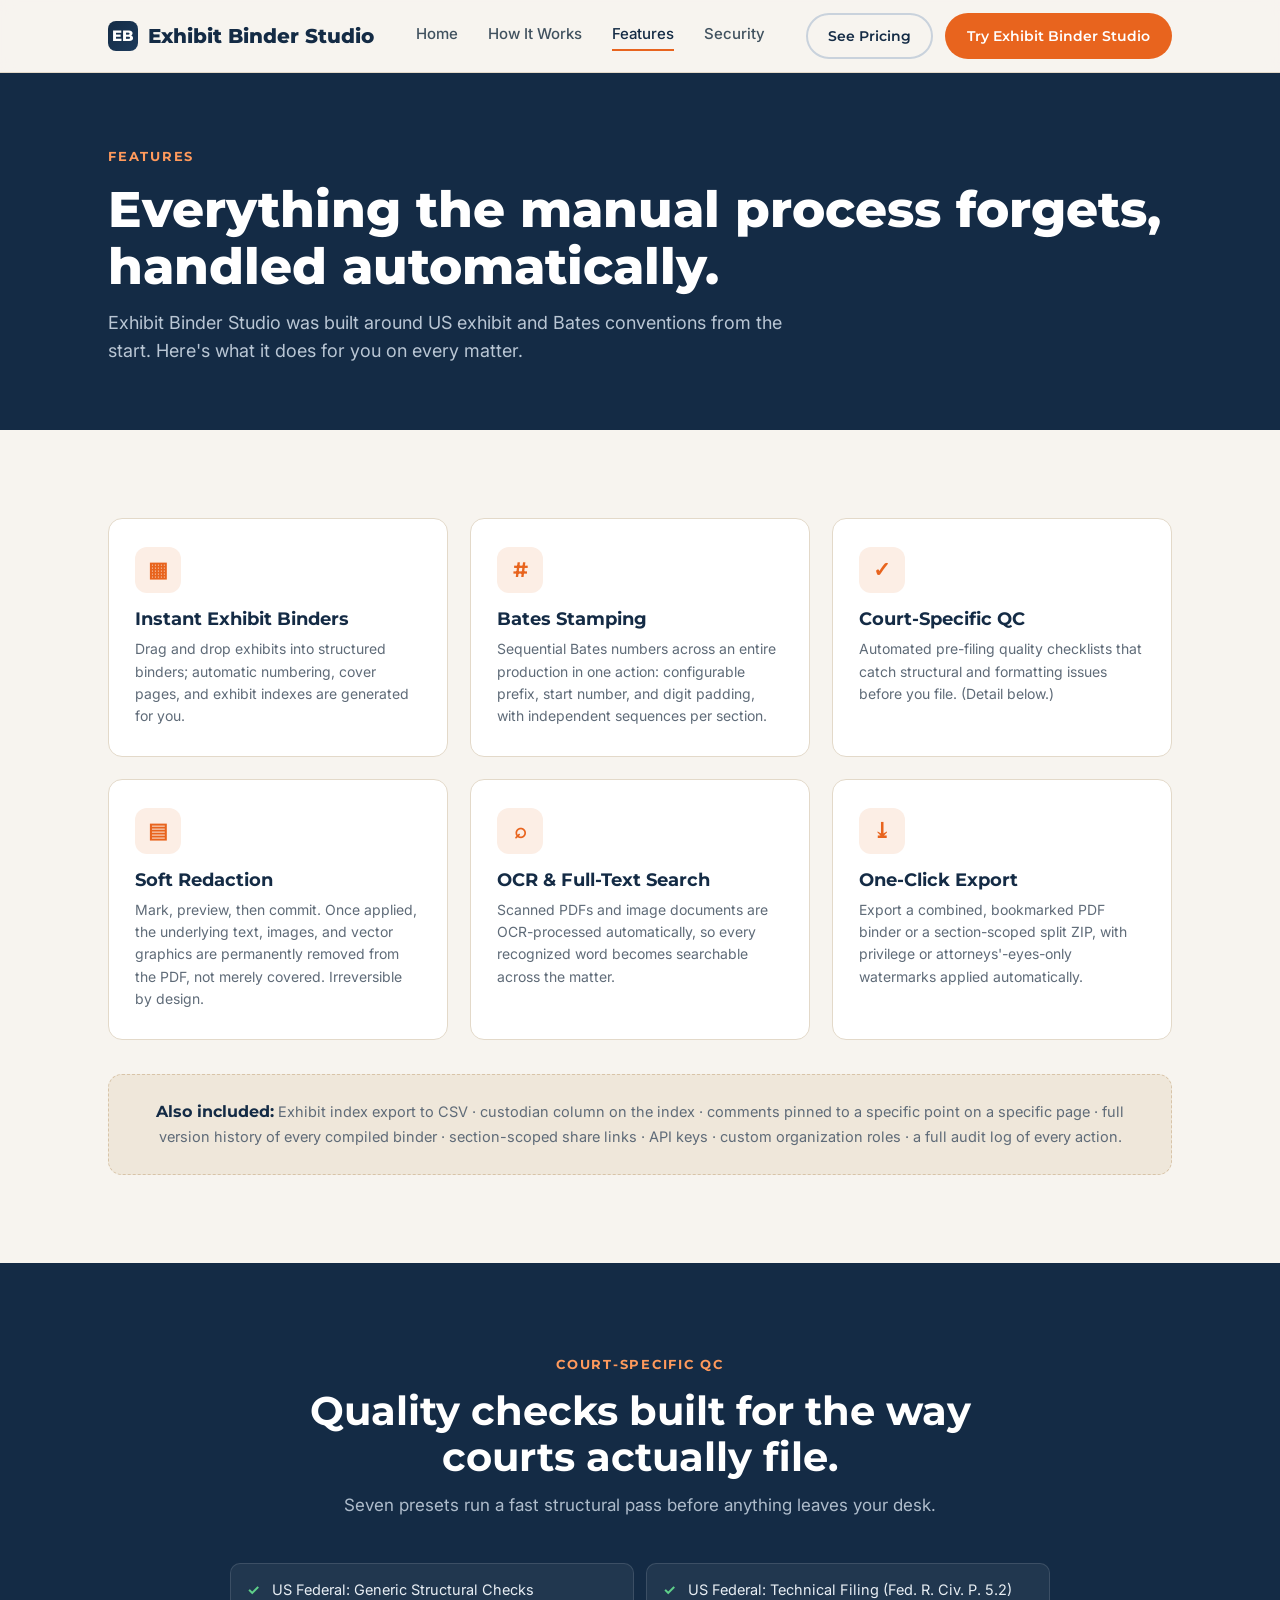
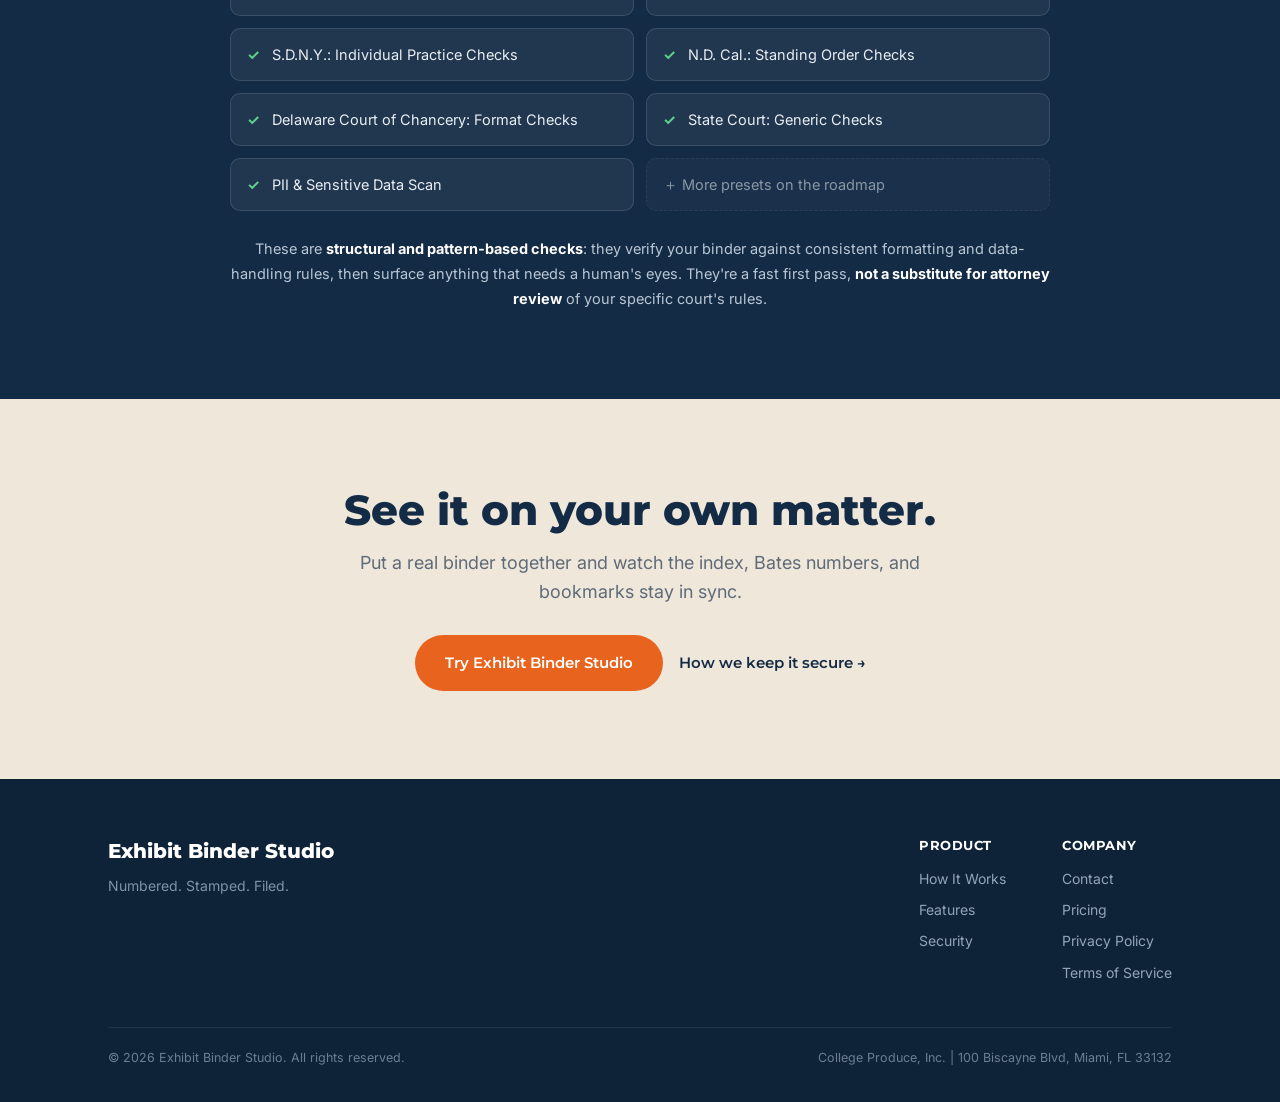
==== features.html @ d890932d "Initial commit: Exhibit Binder Studio marketing site Four-page static site (home, features, how it w" ====
<!DOCTYPE html>
<html lang="en">
<head>
<meta charset="UTF-8">
<meta name="viewport" content="width=device-width, initial-scale=1.0">
<title>Features | Exhibit Binder Studio</title>
<meta name="description" content="Instant exhibit binders, Bates stamping, court-specific QC, soft redaction, OCR and full-text search, and one-click export. Everything the manual binder process forgets, handled automatically.">
<link rel="preconnect" href="https://fonts.googleapis.com">
<link rel="preconnect" href="https://fonts.gstatic.com" crossorigin>
<link href="https://fonts.googleapis.com/css2?family=Montserrat:wght@600;700;800&family=Inter:wght@400;500;600&display=swap" rel="stylesheet">
<link rel="stylesheet" href="assets/styles.css">
</head>
<body data-page="features">

<header id="site-header"></header>

<main>
  <section class="pbanner">
    <div class="wrap">
      <span class="eyebrow">Features</span>
      <h1>Everything the manual process forgets, handled automatically.</h1>
      <p>Exhibit Binder Studio was built around US exhibit and Bates conventions from the start. Here's what it does for you on every matter.</p>
    </div>
  </section>

  <section>
    <div class="wrap">
      <div class="fgrid">
        <div class="card"><div class="ic">▦</div><h3>Instant Exhibit Binders</h3><p>Drag and drop exhibits into structured binders; automatic numbering, cover pages, and exhibit indexes are generated for you.</p></div>
        <div class="card"><div class="ic">#</div><h3>Bates Stamping</h3><p>Sequential Bates numbers across an entire production in one action: configurable prefix, start number, and digit padding, with independent sequences per section.</p></div>
        <div class="card"><div class="ic">✓</div><h3>Court-Specific QC</h3><p>Automated pre-filing quality checklists that catch structural and formatting issues before you file. (Detail below.)</p></div>
        <div class="card"><div class="ic">▤</div><h3>Soft Redaction</h3><p>Mark, preview, then commit. Once applied, the underlying text, images, and vector graphics are permanently removed from the PDF, not merely covered. Irreversible by design.</p></div>
        <div class="card"><div class="ic">⌕</div><h3>OCR &amp; Full-Text Search</h3><p>Scanned PDFs and image documents are OCR-processed automatically, so every recognized word becomes searchable across the matter.</p></div>
        <div class="card"><div class="ic">⤓</div><h3>One-Click Export</h3><p>Export a combined, bookmarked PDF binder or a section-scoped split ZIP, with privilege or attorneys'-eyes-only watermarks applied automatically.</p></div>
      </div>
      <div class="also"><b>Also included:</b> <span>Exhibit index export to CSV · custodian column on the index · comments pinned to a specific point on a specific page · full version history of every compiled binder · section-scoped share links · API keys · custom organization roles · a full audit log of every action.</span></div>
    </div>
  </section>

  <section class="qc">
    <div class="wrap">
      <div class="sec-head">
        <span class="eyebrow">Court-Specific QC</span>
        <h2>Quality checks built for the way courts actually file.</h2>
        <p class="lead">Seven presets run a fast structural pass before anything leaves your desk.</p>
      </div>
      <div class="presets">
        <div class="preset"><span class="chk">✓</span> US Federal: Generic Structural Checks</div>
        <div class="preset"><span class="chk">✓</span> US Federal: Technical Filing (Fed. R. Civ. P. 5.2)</div>
        <div class="preset"><span class="chk">✓</span> S.D.N.Y.: Individual Practice Checks</div>
        <div class="preset"><span class="chk">✓</span> N.D. Cal.: Standing Order Checks</div>
        <div class="preset"><span class="chk">✓</span> Delaware Court of Chancery: Format Checks</div>
        <div class="preset"><span class="chk">✓</span> State Court: Generic Checks</div>
        <div class="preset"><span class="chk">✓</span> PII &amp; Sensitive Data Scan</div>
        <div class="preset" style="opacity:.55;border-style:dashed">＋ More presets on the roadmap</div>
      </div>
      <p class="qc-note">These are <b>structural and pattern-based checks</b>: they verify your binder against consistent formatting and data-handling rules, then surface anything that needs a human's eyes. They're a fast first pass, <b>not a substitute for attorney review</b> of your specific court's rules.</p>
    </div>
  </section>

  <section class="cta cta-light"><div class="wrap"><h2>See it on your own matter.</h2><p>Put a real binder together and watch the index, Bates numbers, and bookmarks stay in sync.</p><div class="cta-row"><a class="btn btn-primary" href="contact.html">Try Exhibit Binder Studio</a><a class="link-arrow" href="security.html">How we keep it secure →</a></div></div></section>
</main>

<footer id="site-footer"></footer>

<script src="assets/site.js"></script>
</body>
</html>
---- assets/styles.css ----
/* =========================================================
   Exhibit Binder Studio: shared stylesheet
   One file for every page: base/reset, nav, footer, and
   shared components, followed by page-specific sections.
   ========================================================= */

:root{
  --cream:#F7F4EF; --cream-2:#EFE7DA; --white:#FFFFFF;
  --navy:#142B45; --navy-2:#1D3B5C; --ink:#2A2A2A; --muted:#5f6b78;
  --orange:#E8641E; --beige:#EAE0D2; --line:#E3D9C9;
}
*{box-sizing:border-box;margin:0;padding:0}
html{scroll-behavior:smooth}
body{font-family:'Inter',sans-serif;color:var(--ink);background:var(--cream);line-height:1.6;-webkit-font-smoothing:antialiased}
h1,h2,h3,.brand{font-family:'Montserrat',sans-serif;color:var(--navy);line-height:1.14}
.wrap{max-width:1120px;margin:0 auto;padding:0 28px}
.eyebrow{font-family:'Montserrat';font-weight:700;letter-spacing:.14em;font-size:12.5px;color:var(--orange);text-transform:uppercase}
a{text-decoration:none;color:inherit}

.btn{display:inline-flex;align-items:center;gap:8px;font-family:'Montserrat';font-weight:600;font-size:15px;padding:14px 28px;border-radius:100px;border:2px solid transparent;cursor:pointer;transition:.18s}
.btn-primary{background:var(--orange);color:#fff}
.btn-primary:hover{background:#cf5513;transform:translateY(-1px)}
.btn-ghost{background:transparent;color:var(--navy);border-color:#c9d2dc}
.btn-ghost:hover{border-color:var(--navy)}
.link-arrow{font-family:'Montserrat';font-weight:600;color:var(--navy);font-size:15px}
.link-arrow:hover{color:var(--orange)}

/* ---------- Header / navigation (shared, injected by assets/site.js) ---------- */
header{position:sticky;top:0;z-index:50;background:rgba(247,244,239,.92);backdrop-filter:blur(8px);border-bottom:1px solid var(--line)}
nav{display:flex;align-items:center;justify-content:space-between;min-height:72px;flex-wrap:wrap;row-gap:10px;padding:10px 0}
.brand{font-weight:800;font-size:20px;display:flex;align-items:center;gap:10px;white-space:nowrap}
.logo-mark{width:30px;height:30px;border-radius:8px;background:linear-gradient(135deg,var(--navy),var(--navy-2));display:grid;place-items:center;color:#fff;font-size:15px;font-weight:800}
.navlinks{display:flex;gap:30px;align-items:center}
.navlinks a{font-weight:500;color:#41525f;font-size:15px;padding-bottom:3px;border-bottom:2px solid transparent;white-space:nowrap}
.navlinks a:hover{color:var(--navy)}
.navlinks a.active{color:var(--navy);border-bottom-color:var(--orange)}
.navcta{display:flex;gap:12px;align-items:center;flex-wrap:wrap;justify-content:flex-end}
.navcta .btn{padding:10px 20px;font-size:14px}
@media(max-width:1040px){.navlinks{gap:18px}.navlinks a{font-size:13.5px}.navcta .btn{padding:9px 18px;font-size:13.5px}}
@media(max-width:860px){.navlinks{display:none}}
@media(max-width:480px){.brand{font-size:17px}.logo-mark{width:26px;height:26px;font-size:13px}.navcta .btn{padding:7px 12px;font-size:11.5px}.navcta{gap:6px}}

/* ---------- Footer (shared, injected by assets/site.js) ---------- */
footer{background:#0f2338;color:#93a4b7;padding:56px 0 34px}
.fgrid2{display:flex;justify-content:space-between;flex-wrap:wrap;gap:24px;align-items:flex-start}
.fbrand{font-family:'Montserrat';font-weight:800;color:#fff;font-size:20px;margin-bottom:8px}
.ftag{color:#7f93a8;font-size:14px}
.fcols{display:flex;gap:56px;flex-wrap:wrap}
.fcol h5{font-family:'Montserrat';color:#fff;font-size:13px;margin-bottom:12px;letter-spacing:.04em}
.fcol a{display:block;font-size:14px;margin-bottom:9px}.fcol a:hover{color:#fff}
.fbar{border-top:1px solid #ffffff14;margin-top:34px;padding-top:20px;font-size:12.5px;color:#6b7e93;display:flex;justify-content:space-between;flex-wrap:wrap;gap:8px}

/* ---------- Shared section components (used on 2+ pages) ---------- */
section{padding:88px 0}

.sec-head{text-align:center;max-width:760px;margin:0 auto}
.sec-head h2{font-size:clamp(27px,3.5vw,40px);font-weight:700;margin:12px 0}
.sec-head p.lead{color:var(--muted);font-size:17px}

.pbanner{background:var(--navy);color:#fff;padding:70px 0 64px}
.pbanner .eyebrow{color:#ff9a5c}
.pbanner h1{color:#fff;font-size:clamp(32px,4.4vw,50px);font-weight:800;margin:12px 0 14px}
.pbanner p{color:#b9c6d4;font-size:18px;max-width:62ch}

.problem{background:var(--cream-2)}
.problem .inner{max-width:760px;margin:0 auto;text-align:center}
.problem h2{font-size:clamp(26px,3.4vw,38px);font-weight:700;margin:14px 0 22px}
.problem p{font-size:18px;color:#3d4753;margin-bottom:16px}
.promise{margin-top:26px;background:#fff;border:1px solid var(--line);border-left:5px solid var(--orange);border-radius:12px;padding:22px 26px;font-size:17px;color:var(--navy);font-weight:500;text-align:left}

/* CTA section + button row: one shared shape, two color variants */
.cta{text-align:center}
.cta-row{display:flex;gap:16px;align-items:center;flex-wrap:wrap}
.cta .cta-row{justify-content:center}
.cta .link-arrow{color:inherit}

.cta-dark{background:linear-gradient(135deg,var(--navy),var(--navy-2));color:#fff}
.cta-dark h2{color:#fff;font-size:clamp(28px,3.8vw,42px);font-weight:800;margin-bottom:16px}
.cta-dark p{color:#c2cfdd;font-size:18px;max-width:60ch;margin:0 auto 30px}
.cta-dark .link-arrow{color:#fff}

.cta-light{background:var(--cream-2)}
.cta-light h2{font-size:clamp(28px,3.6vw,42px);font-weight:800;margin-bottom:14px}
.cta-light p{color:var(--muted);font-size:18px;max-width:56ch;margin:0 auto 28px}
.cta-light .link-arrow{color:var(--navy)}

/* =========================================================
   Home page
   ========================================================= */
.hero{padding:84px 0 76px;background:radial-gradient(1200px 500px at 80% -10%, #ecebff33, transparent),radial-gradient(900px 480px at 0% 0%, #fff6ee, transparent);text-align:center}
.hero h1{font-size:clamp(38px,5.2vw,60px);font-weight:800;letter-spacing:-.01em;margin:18px auto 20px;max-width:22ch}
.hero p.sub{font-size:19px;color:#3d4753;max-width:64ch;margin:0 auto 30px}
.hero .cta-row{justify-content:center}
.micro{margin-top:20px;color:var(--muted);font-size:14px}

.hl-grid{display:grid;grid-template-columns:repeat(3,1fr);gap:22px;margin-top:52px}
@media(max-width:840px){.hl-grid{grid-template-columns:1fr}}
.hl{background:#fff;border:1px solid var(--line);border-radius:14px;padding:28px 26px;transition:.18s}
.hl:hover{transform:translateY(-3px);box-shadow:0 20px 40px -26px #142b4555}
.hl .ic{width:44px;height:44px;border-radius:11px;background:#fceee5;color:var(--orange);display:grid;place-items:center;margin-bottom:16px;font-size:20px}
.hl h3{font-size:18px;margin-bottom:9px}
.hl p{font-size:14px;color:var(--muted);margin-bottom:14px}

/* =========================================================
   Features page
   ========================================================= */
.fgrid{display:grid;grid-template-columns:repeat(3,1fr);gap:22px}
@media(max-width:900px){.fgrid{grid-template-columns:1fr 1fr}}
@media(max-width:560px){.fgrid{grid-template-columns:1fr}}
.card{background:#fff;border:1px solid var(--line);border-radius:14px;padding:28px 26px;transition:.18s}
.card:hover{transform:translateY(-3px);box-shadow:0 20px 40px -26px #142b4555}
.card .ic{width:46px;height:46px;border-radius:12px;background:#fceee5;color:var(--orange);display:grid;place-items:center;margin-bottom:16px;font-size:21px;font-family:'Montserrat';font-weight:700}
.card h3{font-size:17.5px;margin-bottom:9px}
.card p{font-size:14px;color:var(--muted)}
.also{margin-top:34px;text-align:center;background:var(--cream-2);border:1px dashed #d8c4a8;border-radius:14px;padding:24px 28px}
.also b{color:var(--navy);font-family:'Montserrat'}
.also span{color:var(--muted);font-size:14.5px}

.qc{background:var(--navy);color:#e8eef4}
.qc h2{color:#fff}
.qc .sec-head p.lead{color:#aebccb}
.qc .eyebrow{color:#ff9a5c}
.presets{display:grid;grid-template-columns:repeat(2,1fr);gap:12px;max-width:820px;margin:44px auto 0}
@media(max-width:640px){.presets{grid-template-columns:1fr}}
.preset{display:flex;gap:12px;align-items:center;background:#ffffff0f;border:1px solid #ffffff1f;border-radius:10px;padding:14px 16px;font-size:14.5px}
.preset .chk{color:#5fd08a;font-weight:700}
.qc-note{max-width:820px;margin:26px auto 0;font-size:14.5px;color:#b9c6d4;text-align:center;line-height:1.7}
.qc-note b{color:#fff}

/* =========================================================
   How It Works page
   ========================================================= */
.steps-v{max-width:820px;margin:0 auto;display:flex;flex-direction:column;gap:18px}
.stepc{display:flex;gap:22px;background:#fff;border:1px solid var(--line);border-radius:14px;padding:26px 28px}
.stepc .n{flex:0 0 auto;width:46px;height:46px;border-radius:50%;background:var(--navy);color:#fff;font-family:'Montserrat';font-weight:700;font-size:18px;display:grid;place-items:center}
.stepc h3{font-size:18px;margin-bottom:6px}
.stepc p{font-size:14.5px;color:var(--muted)}
.intro{text-align:center;max-width:640px;margin:0 auto 48px;color:var(--muted);font-size:17px}

/* =========================================================
   Security page
   ========================================================= */
.sec-grid{display:grid;grid-template-columns:repeat(2,1fr);gap:22px}
@media(max-width:760px){.sec-grid{grid-template-columns:1fr}}
.pill{display:flex;gap:18px;background:#fff;border:1px solid var(--line);border-radius:14px;padding:26px 26px}
.pill .ic{flex:0 0 auto;width:46px;height:46px;border-radius:12px;background:#eaf0f6;color:var(--navy);display:grid;place-items:center;font-size:20px;font-family:'Montserrat';font-weight:700}
.pill h3{font-size:17px;margin-bottom:6px}
.pill p{font-size:14px;color:var(--muted)}

.stackwrap{background:var(--cream-2)}
.stackwrap .sec-head{margin:0 auto 40px}
.stack-grid{display:grid;grid-template-columns:repeat(4,1fr);gap:16px;max-width:960px;margin:0 auto}
@media(max-width:760px){.stack-grid{grid-template-columns:1fr 1fr}}
.scard{background:#fff;border:1px solid var(--line);border-radius:12px;padding:20px 18px;text-align:center}
.scard .l{font-family:'Montserrat';font-weight:700;color:var(--orange);font-size:12px;letter-spacing:.06em;text-transform:uppercase;margin-bottom:8px}
.scard p{font-size:13.5px;color:var(--navy);font-weight:600}
.scard span{display:block;font-size:12.5px;color:var(--muted);font-weight:400;margin-top:3px}
.isolate{max-width:820px;margin:36px auto 0;text-align:center;color:var(--muted);font-size:14px}
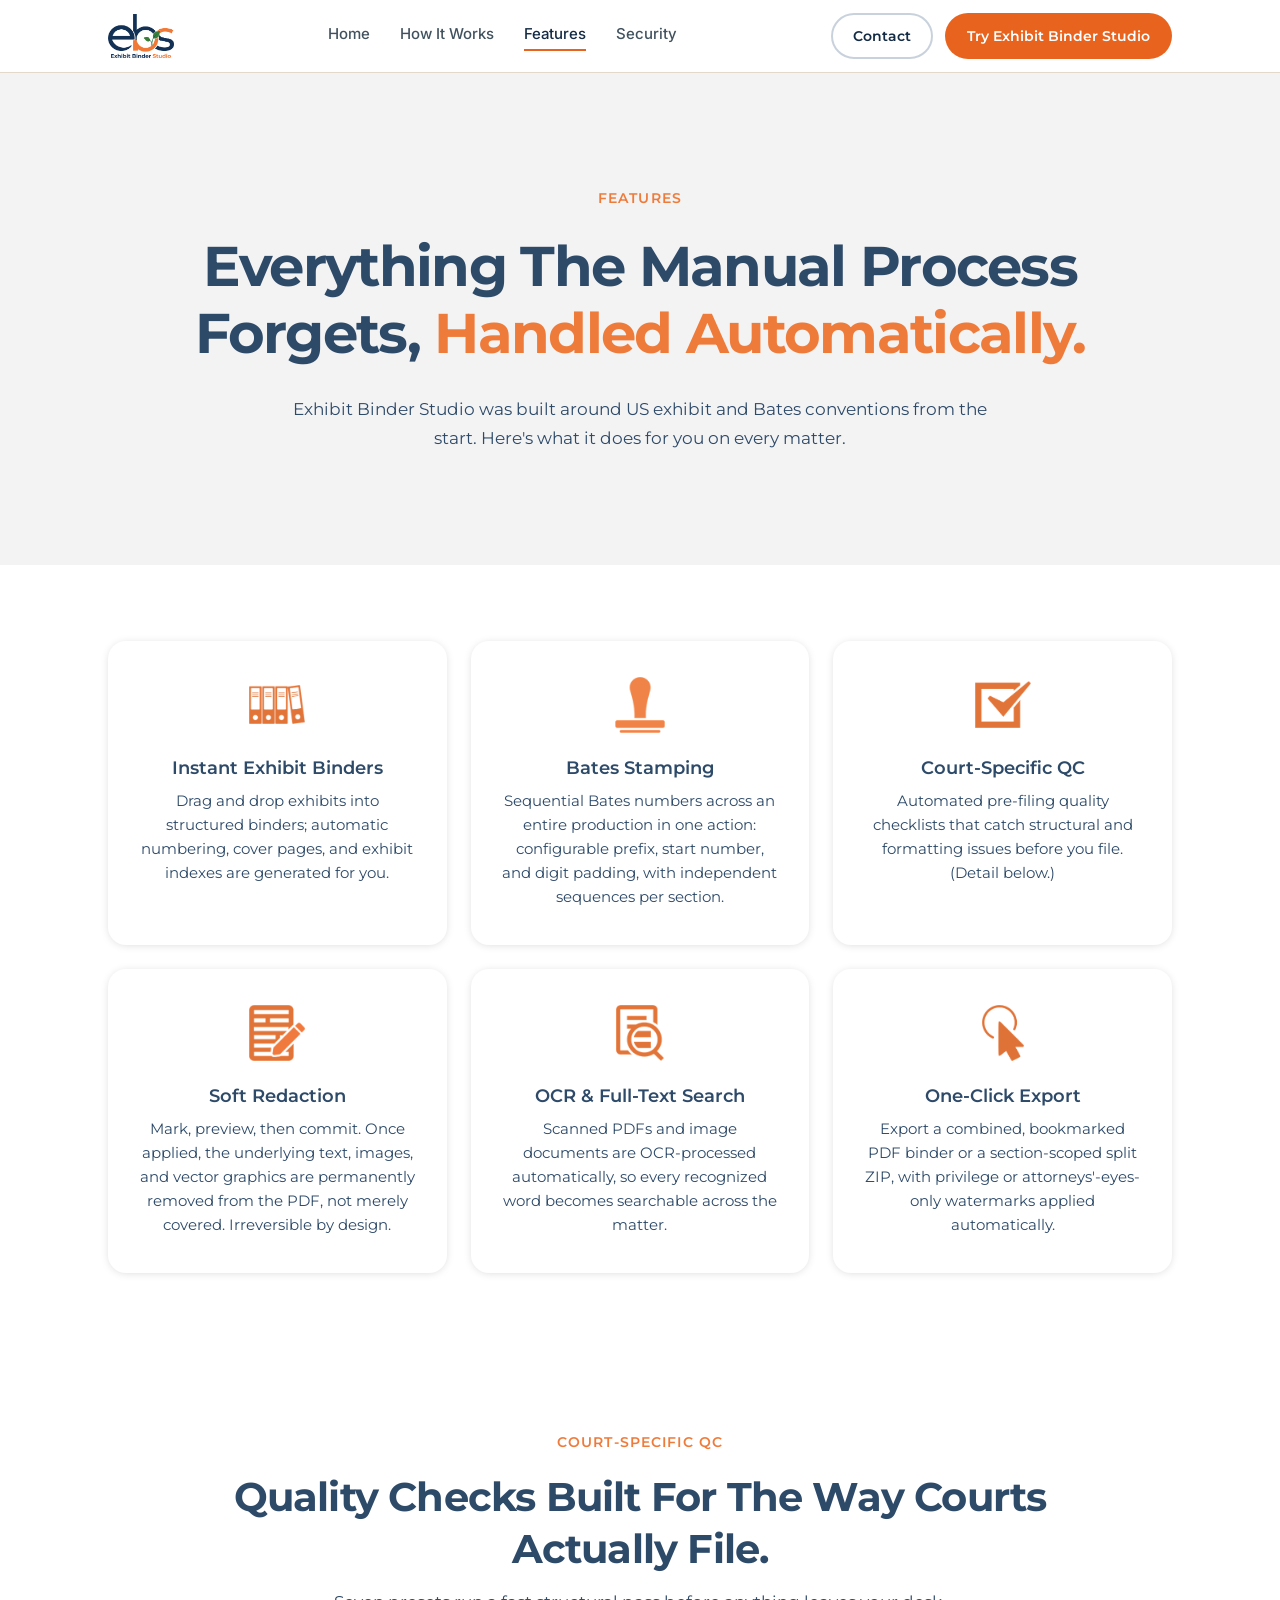
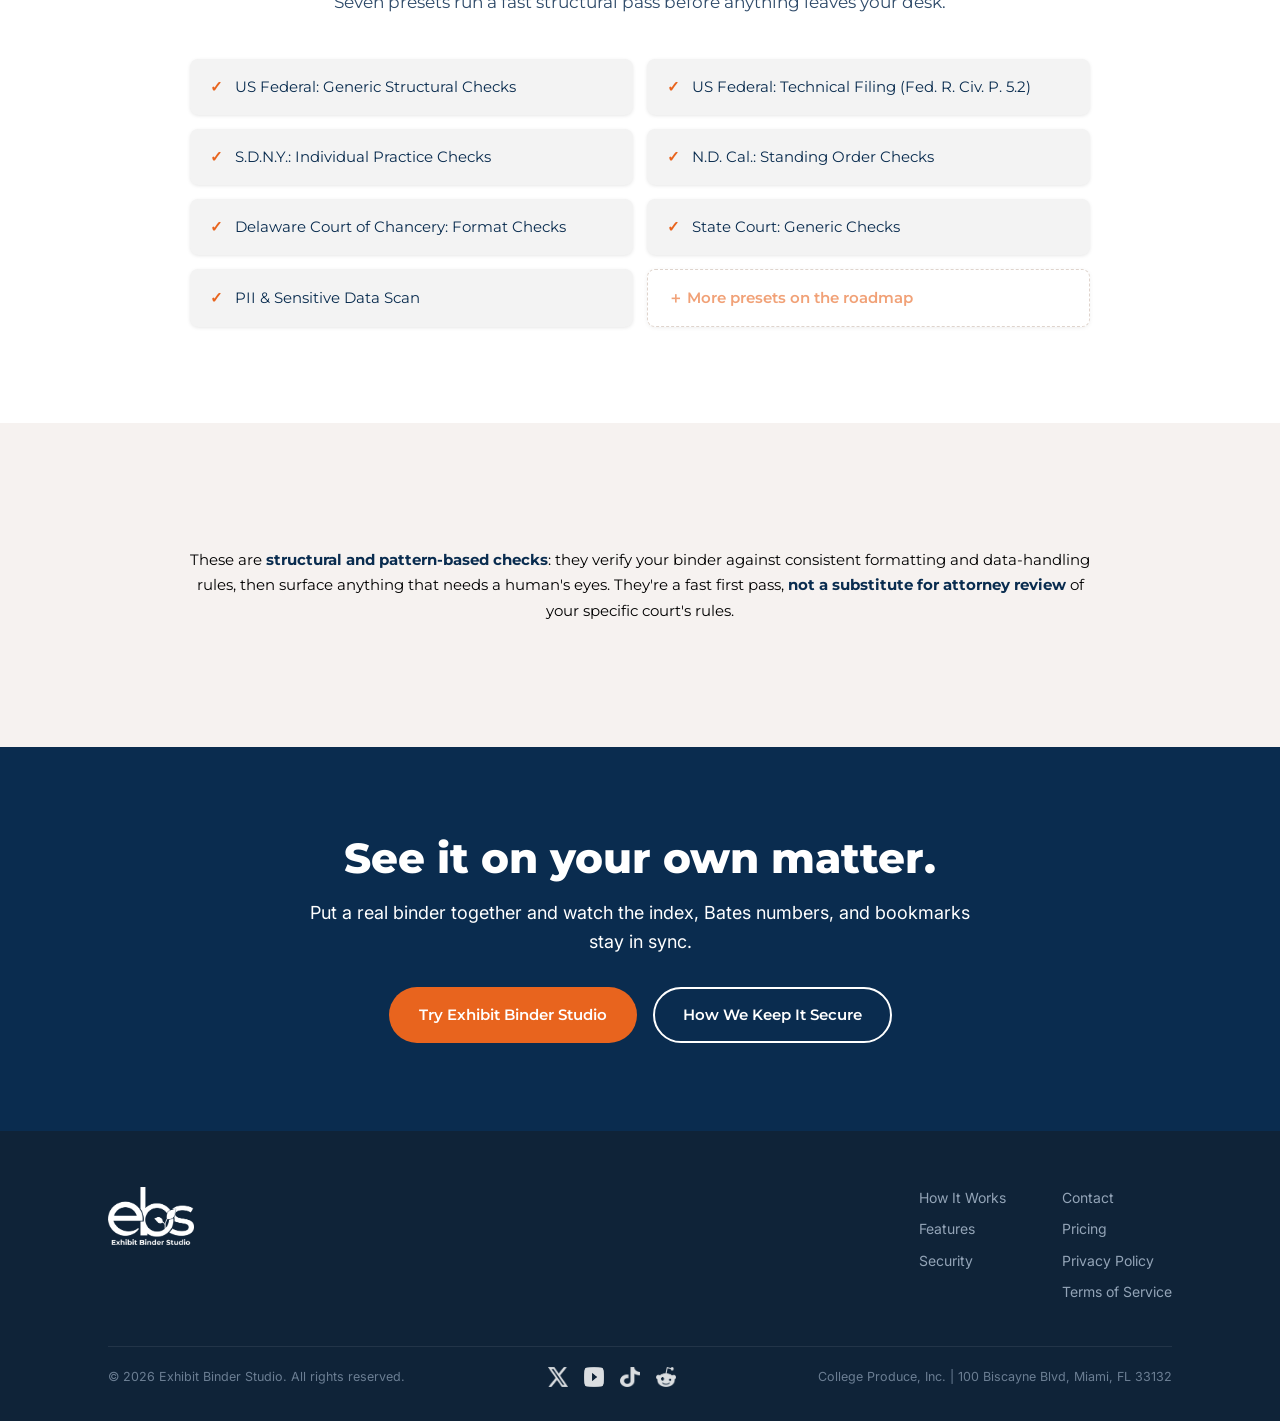
==== commit 536067d0: "Redesign Home, Features, and Security pages to match new Figma mockups Real icon/logo assets replace" ====
--- a/features.html
+++ b/features.html
@@ -7,7 +7,7 @@
 <meta name="description" content="Instant exhibit binders, Bates stamping, court-specific QC, soft redaction, OCR and full-text search, and one-click export. Everything the manual binder process forgets, handled automatically.">
 <link rel="preconnect" href="https://fonts.googleapis.com">
 <link rel="preconnect" href="https://fonts.gstatic.com" crossorigin>
-<link href="https://fonts.googleapis.com/css2?family=Montserrat:wght@600;700;800&family=Inter:wght@400;500;600&display=swap" rel="stylesheet">
+<link href="https://fonts.googleapis.com/css2?family=Montserrat:wght@300;400;500;600;700;800&family=Inter:wght@400;500;600&display=swap" rel="stylesheet">
 <link rel="stylesheet" href="assets/styles.css">
 </head>
 <body data-page="features">
@@ -15,50 +15,78 @@
 <header id="site-header"></header>
 
 <main>
-  <section class="pbanner">
+  <section class="lp-hero">
     <div class="wrap">
-      <span class="eyebrow">Features</span>
-      <h1>Everything the manual process forgets, handled automatically.</h1>
-      <p>Exhibit Binder Studio was built around US exhibit and Bates conventions from the start. Here's what it does for you on every matter.</p>
+      <span class="lp-eyebrow">Features</span>
+      <h1 class="lp-h1">Everything The Manual Process Forgets, <span>Handled Automatically.</span></h1>
+      <p class="lp-sub">Exhibit Binder Studio was built around US exhibit and Bates conventions from the start. Here's what it does for you on every matter.</p>
     </div>
   </section>
 
-  <section>
+  <section class="feat-grid-section">
     <div class="wrap">
-      <div class="fgrid">
-        <div class="card"><div class="ic">▦</div><h3>Instant Exhibit Binders</h3><p>Drag and drop exhibits into structured binders; automatic numbering, cover pages, and exhibit indexes are generated for you.</p></div>
-        <div class="card"><div class="ic">#</div><h3>Bates Stamping</h3><p>Sequential Bates numbers across an entire production in one action: configurable prefix, start number, and digit padding, with independent sequences per section.</p></div>
-        <div class="card"><div class="ic">✓</div><h3>Court-Specific QC</h3><p>Automated pre-filing quality checklists that catch structural and formatting issues before you file. (Detail below.)</p></div>
-        <div class="card"><div class="ic">▤</div><h3>Soft Redaction</h3><p>Mark, preview, then commit. Once applied, the underlying text, images, and vector graphics are permanently removed from the PDF, not merely covered. Irreversible by design.</p></div>
-        <div class="card"><div class="ic">⌕</div><h3>OCR &amp; Full-Text Search</h3><p>Scanned PDFs and image documents are OCR-processed automatically, so every recognized word becomes searchable across the matter.</p></div>
-        <div class="card"><div class="ic">⤓</div><h3>One-Click Export</h3><p>Export a combined, bookmarked PDF binder or a section-scoped split ZIP, with privilege or attorneys'-eyes-only watermarks applied automatically.</p></div>
+      <div class="feat-grid">
+        <div class="feat-card">
+          <img src="assets/img/icon-binders.png" alt="">
+          <h3>Instant Exhibit Binders</h3>
+          <p>Drag and drop exhibits into structured binders; automatic numbering, cover pages, and exhibit indexes are generated for you.</p>
+        </div>
+        <div class="feat-card">
+          <img src="assets/img/icon-bates.png" alt="">
+          <h3>Bates Stamping</h3>
+          <p>Sequential Bates numbers across an entire production in one action: configurable prefix, start number, and digit padding, with independent sequences per section.</p>
+        </div>
+        <div class="feat-card">
+          <img src="assets/img/icon-checklist.png" alt="">
+          <h3>Court-Specific QC</h3>
+          <p>Automated pre-filing quality checklists that catch structural and formatting issues before you file. (Detail below.)</p>
+        </div>
+        <div class="feat-card">
+          <img src="assets/img/icon-redaction.png" alt="">
+          <h3>Soft Redaction</h3>
+          <p>Mark, preview, then commit. Once applied, the underlying text, images, and vector graphics are permanently removed from the PDF, not merely covered. Irreversible by design.</p>
+        </div>
+        <div class="feat-card">
+          <img src="assets/img/icon-ocr.png" alt="">
+          <h3>OCR &amp; Full-Text Search</h3>
+          <p>Scanned PDFs and image documents are OCR-processed automatically, so every recognized word becomes searchable across the matter.</p>
+        </div>
+        <div class="feat-card">
+          <img src="assets/img/icon-oneclick.png" alt="">
+          <h3>One-Click Export</h3>
+          <p>Export a combined, bookmarked PDF binder or a section-scoped split ZIP, with privilege or attorneys'-eyes-only watermarks applied automatically.</p>
+        </div>
       </div>
-      <div class="also"><b>Also included:</b> <span>Exhibit index export to CSV · custodian column on the index · comments pinned to a specific point on a specific page · full version history of every compiled binder · section-scoped share links · API keys · custom organization roles · a full audit log of every action.</span></div>
     </div>
   </section>
 
-  <section class="qc">
+  <section class="feat-qc-section">
     <div class="wrap">
-      <div class="sec-head">
-        <span class="eyebrow">Court-Specific QC</span>
-        <h2>Quality checks built for the way courts actually file.</h2>
-        <p class="lead">Seven presets run a fast structural pass before anything leaves your desk.</p>
+      <div class="feat-qc-head">
+        <span class="lp-eyebrow">Court-Specific QC</span>
+        <h2>Quality Checks Built For The Way Courts Actually File.</h2>
+        <p>Seven presets run a fast structural pass before anything leaves your desk.</p>
       </div>
-      <div class="presets">
-        <div class="preset"><span class="chk">✓</span> US Federal: Generic Structural Checks</div>
-        <div class="preset"><span class="chk">✓</span> US Federal: Technical Filing (Fed. R. Civ. P. 5.2)</div>
-        <div class="preset"><span class="chk">✓</span> S.D.N.Y.: Individual Practice Checks</div>
-        <div class="preset"><span class="chk">✓</span> N.D. Cal.: Standing Order Checks</div>
-        <div class="preset"><span class="chk">✓</span> Delaware Court of Chancery: Format Checks</div>
-        <div class="preset"><span class="chk">✓</span> State Court: Generic Checks</div>
-        <div class="preset"><span class="chk">✓</span> PII &amp; Sensitive Data Scan</div>
-        <div class="preset" style="opacity:.55;border-style:dashed">＋ More presets on the roadmap</div>
+      <div class="feat-presets">
+        <div class="feat-preset"><span class="chk">✓</span> US Federal: Generic Structural Checks</div>
+        <div class="feat-preset"><span class="chk">✓</span> US Federal: Technical Filing (Fed. R. Civ. P. 5.2)</div>
+        <div class="feat-preset"><span class="chk">✓</span> S.D.N.Y.: Individual Practice Checks</div>
+        <div class="feat-preset"><span class="chk">✓</span> N.D. Cal.: Standing Order Checks</div>
+        <div class="feat-preset"><span class="chk">✓</span> Delaware Court of Chancery: Format Checks</div>
+        <div class="feat-preset"><span class="chk">✓</span> State Court: Generic Checks</div>
+        <div class="feat-preset"><span class="chk">✓</span> PII &amp; Sensitive Data Scan</div>
+        <div class="feat-preset feat-preset-ghost">＋ More presets on the roadmap</div>
       </div>
-      <p class="qc-note">These are <b>structural and pattern-based checks</b>: they verify your binder against consistent formatting and data-handling rules, then surface anything that needs a human's eyes. They're a fast first pass, <b>not a substitute for attorney review</b> of your specific court's rules.</p>
     </div>
   </section>
 
-  <section class="cta cta-light"><div class="wrap"><h2>See it on your own matter.</h2><p>Put a real binder together and watch the index, Bates numbers, and bookmarks stay in sync.</p><div class="cta-row"><a class="btn btn-primary" href="contact.html">Try Exhibit Binder Studio</a><a class="link-arrow" href="security.html">How we keep it secure →</a></div></div></section>
+  <section class="feat-note-band">
+    <div class="wrap">
+      <p>These are <b>structural and pattern-based checks</b>: they verify your binder against consistent formatting and data-handling rules, then surface anything that needs a human's eyes. They're a fast first pass, <b>not a substitute for attorney review</b> of your specific court's rules.</p>
+    </div>
+  </section>
+
+  <section class="cta cta-dark"><div class="wrap"><h2>See it on your own matter.</h2><p>Put a real binder together and watch the index, Bates numbers, and bookmarks stay in sync.</p><div class="cta-row"><a class="btn btn-primary" href="contact.html">Try Exhibit Binder Studio</a><a class="btn btn-outline-white" href="security.html">How We Keep It Secure</a></div></div></section>
 </main>
 
 <footer id="site-footer"></footer>
--- a/assets/styles.css
+++ b/assets/styles.css
@@ -22,14 +22,16 @@
 .btn-primary:hover{background:#cf5513;transform:translateY(-1px)}
 .btn-ghost{background:transparent;color:var(--navy);border-color:#c9d2dc}
 .btn-ghost:hover{border-color:var(--navy)}
+.btn-outline-white{background:transparent;color:#fff;border-color:#fff}
+.btn-outline-white:hover{background:#ffffff1a}
 .link-arrow{font-family:'Montserrat';font-weight:600;color:var(--navy);font-size:15px}
 .link-arrow:hover{color:var(--orange)}
 
 /* ---------- Header / navigation (shared, injected by assets/site.js) ---------- */
-header{position:sticky;top:0;z-index:50;background:rgba(247,244,239,.92);backdrop-filter:blur(8px);border-bottom:1px solid var(--line)}
+header{position:sticky;top:0;z-index:50;background:#FFFFFF;border-bottom:1px solid var(--line)}
 nav{display:flex;align-items:center;justify-content:space-between;min-height:72px;flex-wrap:wrap;row-gap:10px;padding:10px 0}
-.brand{font-weight:800;font-size:20px;display:flex;align-items:center;gap:10px;white-space:nowrap}
-.logo-mark{width:30px;height:30px;border-radius:8px;background:linear-gradient(135deg,var(--navy),var(--navy-2));display:grid;place-items:center;color:#fff;font-size:15px;font-weight:800}
+.brand{display:flex;align-items:center;white-space:nowrap}
+.brand-logo{height:44px;width:auto;display:block}
 .navlinks{display:flex;gap:30px;align-items:center}
 .navlinks a{font-weight:500;color:#41525f;font-size:15px;padding-bottom:3px;border-bottom:2px solid transparent;white-space:nowrap}
 .navlinks a:hover{color:var(--navy)}
@@ -38,29 +40,29 @@
 .navcta .btn{padding:10px 20px;font-size:14px}
 @media(max-width:1040px){.navlinks{gap:18px}.navlinks a{font-size:13.5px}.navcta .btn{padding:9px 18px;font-size:13.5px}}
 @media(max-width:860px){.navlinks{display:none}}
-@media(max-width:480px){.brand{font-size:17px}.logo-mark{width:26px;height:26px;font-size:13px}.navcta .btn{padding:7px 12px;font-size:11.5px}.navcta{gap:6px}}
+@media(max-width:480px){.brand-logo{height:36px}.navcta .btn{padding:7px 12px;font-size:11.5px}.navcta{gap:6px}}
 
 /* ---------- Footer (shared, injected by assets/site.js) ---------- */
 footer{background:#0f2338;color:#93a4b7;padding:56px 0 34px}
 .fgrid2{display:flex;justify-content:space-between;flex-wrap:wrap;gap:24px;align-items:flex-start}
-.fbrand{font-family:'Montserrat';font-weight:800;color:#fff;font-size:20px;margin-bottom:8px}
-.ftag{color:#7f93a8;font-size:14px}
+.flogo{height:58px;width:auto;display:block}
 .fcols{display:flex;gap:56px;flex-wrap:wrap}
-.fcol h5{font-family:'Montserrat';color:#fff;font-size:13px;margin-bottom:12px;letter-spacing:.04em}
 .fcol a{display:block;font-size:14px;margin-bottom:9px}.fcol a:hover{color:#fff}
-.fbar{border-top:1px solid #ffffff14;margin-top:34px;padding-top:20px;font-size:12.5px;color:#6b7e93;display:flex;justify-content:space-between;flex-wrap:wrap;gap:8px}
+.fbar{border-top:1px solid #ffffff14;margin-top:34px;padding-top:20px;font-size:12.5px;color:#6b7e93;display:flex;justify-content:space-between;align-items:center;flex-wrap:wrap;gap:16px}
+.fsocials{display:flex;gap:16px;align-items:center}
+.fsocial{display:block;opacity:.85;transition:.15s}
+.fsocial:hover{opacity:1}
+.fsocial img{width:20px;height:20px;display:block}
 
 /* ---------- Shared section components (used on 2+ pages) ---------- */
 section{padding:88px 0}
 
-.sec-head{text-align:center;max-width:760px;margin:0 auto}
-.sec-head h2{font-size:clamp(27px,3.5vw,40px);font-weight:700;margin:12px 0}
-.sec-head p.lead{color:var(--muted);font-size:17px}
-
-.pbanner{background:var(--navy);color:#fff;padding:70px 0 64px}
-.pbanner .eyebrow{color:#ff9a5c}
-.pbanner h1{color:#fff;font-size:clamp(32px,4.4vw,50px);font-weight:800;margin:12px 0 14px}
-.pbanner p{color:#b9c6d4;font-size:18px;max-width:62ch}
+/* Light, centered page-header treatment (Features, How It Works, Security) */
+.lp-hero{background:#F3F3F3;padding:112px 0;text-align:center}
+.lp-eyebrow{font-family:'Montserrat';font-weight:600;font-size:14px;letter-spacing:.08em;text-transform:uppercase;color:#EF7B3B}
+.lp-h1{font-family:'Montserrat';font-weight:700;font-size:clamp(32px,4.6vw,56px);letter-spacing:-.03em;color:#2E4A69;margin:22px auto 28px;max-width:30ch;line-height:1.2}
+.lp-h1 span{color:#EF7B3B;white-space:nowrap}
+.lp-sub{font-family:'Montserrat';font-size:17px;color:#2E4A69;max-width:64ch;margin:0 auto;line-height:1.7}
 
 .problem{background:var(--cream-2)}
 .problem .inner{max-width:760px;margin:0 auto;text-align:center}
@@ -74,85 +76,120 @@
 .cta .cta-row{justify-content:center}
 .cta .link-arrow{color:inherit}
 
-.cta-dark{background:linear-gradient(135deg,var(--navy),var(--navy-2));color:#fff}
+.cta-dark{background:#0A2C4F;color:#fff}
 .cta-dark h2{color:#fff;font-size:clamp(28px,3.8vw,42px);font-weight:800;margin-bottom:16px}
-.cta-dark p{color:#c2cfdd;font-size:18px;max-width:60ch;margin:0 auto 30px}
+.cta-dark p{color:#fff;font-size:18px;max-width:60ch;margin:0 auto 30px}
 .cta-dark .link-arrow{color:#fff}
-
-.cta-light{background:var(--cream-2)}
-.cta-light h2{font-size:clamp(28px,3.6vw,42px);font-weight:800;margin-bottom:14px}
-.cta-light p{color:var(--muted);font-size:18px;max-width:56ch;margin:0 auto 28px}
-.cta-light .link-arrow{color:var(--navy)}
 
 /* =========================================================
    Home page
    ========================================================= */
-.hero{padding:84px 0 76px;background:radial-gradient(1200px 500px at 80% -10%, #ecebff33, transparent),radial-gradient(900px 480px at 0% 0%, #fff6ee, transparent);text-align:center}
-.hero h1{font-size:clamp(38px,5.2vw,60px);font-weight:800;letter-spacing:-.01em;margin:18px auto 20px;max-width:22ch}
-.hero p.sub{font-size:19px;color:#3d4753;max-width:64ch;margin:0 auto 30px}
+.hero{padding:96px 0 64px;text-align:center;background:#FFFFFF}
+.hero h1{font-family:'Montserrat';font-size:clamp(34px,4.6vw,56px);font-weight:700;letter-spacing:-.03em;color:#123155;margin:0 auto 22px;max-width:26ch;line-height:1.25;text-transform:capitalize}
+.hero h1 span{color:var(--orange)}
+.hero p.sub{font-family:'Montserrat';font-size:18px;color:#000;max-width:64ch;margin:0 auto 30px;line-height:1.7}
 .hero .cta-row{justify-content:center}
 .micro{margin-top:20px;color:var(--muted);font-size:14px}
 
-.hl-grid{display:grid;grid-template-columns:repeat(3,1fr);gap:22px;margin-top:52px}
-@media(max-width:840px){.hl-grid{grid-template-columns:1fr}}
-.hl{background:#fff;border:1px solid var(--line);border-radius:14px;padding:28px 26px;transition:.18s}
-.hl:hover{transform:translateY(-3px);box-shadow:0 20px 40px -26px #142b4555}
-.hl .ic{width:44px;height:44px;border-radius:11px;background:#fceee5;color:var(--orange);display:grid;place-items:center;margin-bottom:16px;font-size:20px}
-.hl h3{font-size:18px;margin-bottom:9px}
-.hl p{font-size:14px;color:var(--muted);margin-bottom:14px}
+.hp-panel-wrap{padding:64px 0;background:#FFFFFF}
+.hp-panel{background:#F9F8F6;border-radius:20px;padding:64px 48px;text-align:center}
+.hp-panel-cards{background:#FFFFFF}
+.hp-eyebrow{font-family:'Montserrat';font-weight:600;font-size:14px;letter-spacing:.08em;text-transform:uppercase;color:var(--orange)}
+.hp-h2{font-family:'Montserrat';font-weight:700;font-size:clamp(26px,3.4vw,40px);color:#123155;letter-spacing:-.02em;margin:16px auto 20px;max-width:26ch;line-height:1.3;text-transform:capitalize}
+.hp-panel>p{font-family:'Montserrat';font-size:16.5px;color:#000;max-width:820px;margin:0 auto 34px;line-height:1.7}
+
+.hp-callout{max-width:820px;margin:0 auto;background:#fff;border-radius:14px;box-shadow:0 10px 30px -14px rgba(10,44,79,.25);padding:28px 32px;display:flex;align-items:center;gap:22px;text-align:left}
+.hp-callout img{flex:0 0 auto;width:40px;height:auto}
+.hp-callout p{font-family:'Montserrat';font-size:16px;color:#000;font-weight:400;margin:0;line-height:1.7}
+@media(max-width:560px){.hp-callout{flex-direction:column;text-align:center}}
+
+.hp-cards{display:grid;grid-template-columns:repeat(3,1fr);gap:24px;margin-top:8px}
+@media(max-width:860px){.hp-cards{grid-template-columns:1fr}}
+.hp-card{background:#F9F8F6;border-radius:14px;box-shadow:0 6px 16px -8px rgba(0,0,0,.2);padding:36px 28px}
+.hp-card img{width:48px;height:48px;object-fit:contain;margin:0 auto 18px;display:block}
+.hp-card h3{font-family:'Montserrat';font-weight:600;font-size:22px;color:#092C4F;margin-bottom:12px}
+.hp-card p{font-family:'Montserrat';font-size:15px;color:#000;margin-bottom:20px;line-height:1.6}
+.hp-rule{display:block;width:70px;height:3px;background:#E17438;margin:0 auto}
 
 /* =========================================================
    Features page
    ========================================================= */
-.fgrid{display:grid;grid-template-columns:repeat(3,1fr);gap:22px}
-@media(max-width:900px){.fgrid{grid-template-columns:1fr 1fr}}
-@media(max-width:560px){.fgrid{grid-template-columns:1fr}}
-.card{background:#fff;border:1px solid var(--line);border-radius:14px;padding:28px 26px;transition:.18s}
-.card:hover{transform:translateY(-3px);box-shadow:0 20px 40px -26px #142b4555}
-.card .ic{width:46px;height:46px;border-radius:12px;background:#fceee5;color:var(--orange);display:grid;place-items:center;margin-bottom:16px;font-size:21px;font-family:'Montserrat';font-weight:700}
-.card h3{font-size:17.5px;margin-bottom:9px}
-.card p{font-size:14px;color:var(--muted)}
-.also{margin-top:34px;text-align:center;background:var(--cream-2);border:1px dashed #d8c4a8;border-radius:14px;padding:24px 28px}
-.also b{color:var(--navy);font-family:'Montserrat'}
-.also span{color:var(--muted);font-size:14.5px}
+.feat-grid-section{background:#fff;padding:76px 0}
+.feat-grid{display:grid;grid-template-columns:repeat(3,1fr);gap:24px}
+@media(max-width:900px){.feat-grid{grid-template-columns:1fr 1fr}}
+@media(max-width:560px){.feat-grid{grid-template-columns:1fr}}
+.feat-card{background:#fff;border-radius:18px;box-shadow:0 1px 10px -2px rgba(0,0,0,.18);padding:36px 30px;text-align:center}
+.feat-card img{width:56px;height:56px;object-fit:contain;margin:0 auto 18px}
+.feat-card h3{font-family:'Montserrat';font-weight:600;font-size:18px;color:#2E4A69;margin-bottom:10px}
+.feat-card p{font-family:'Montserrat';font-size:15px;color:#2E4A69;line-height:1.6}
 
-.qc{background:var(--navy);color:#e8eef4}
-.qc h2{color:#fff}
-.qc .sec-head p.lead{color:#aebccb}
-.qc .eyebrow{color:#ff9a5c}
-.presets{display:grid;grid-template-columns:repeat(2,1fr);gap:12px;max-width:820px;margin:44px auto 0}
-@media(max-width:640px){.presets{grid-template-columns:1fr}}
-.preset{display:flex;gap:12px;align-items:center;background:#ffffff0f;border:1px solid #ffffff1f;border-radius:10px;padding:14px 16px;font-size:14.5px}
-.preset .chk{color:#5fd08a;font-weight:700}
-.qc-note{max-width:820px;margin:26px auto 0;font-size:14.5px;color:#b9c6d4;text-align:center;line-height:1.7}
-.qc-note b{color:#fff}
+.feat-qc-section{background:#fff;padding:80px 0 96px}
+.feat-qc-head{text-align:center;max-width:820px;margin:0 auto 44px}
+.feat-qc-head h2{font-family:'Montserrat';font-weight:700;font-size:clamp(28px,3.2vw,40px);color:#2E4A69;letter-spacing:-.02em;margin:16px 0 14px;text-transform:capitalize;line-height:1.3}
+.feat-qc-head p{font-family:'Montserrat';font-size:16.5px;color:#2E4A69}
+.feat-presets{display:grid;grid-template-columns:repeat(2,1fr);gap:14px;max-width:900px;margin:0 auto}
+@media(max-width:640px){.feat-presets{grid-template-columns:1fr}}
+.feat-preset{display:flex;gap:12px;align-items:center;background:#F3F3F3;border-radius:8px;padding:16px 20px;font-family:'Montserrat';font-size:15px;color:#092C4F;box-shadow:0 1px 4px -1px rgba(0,0,0,.15)}
+.feat-preset .chk{color:var(--orange);font-weight:700}
+.feat-preset-ghost{opacity:.6;border:1px dashed #cbb9ac;background:transparent;color:var(--orange);font-weight:600}
+
+.feat-note-band{background:#F6F2F0}
+.feat-note-band .wrap{padding-top:36px;padding-bottom:36px}
+.feat-note-band p{max-width:900px;margin:0 auto;font-family:'Montserrat';font-size:15px;color:#000;text-align:center;line-height:1.7}
+.feat-note-band b{color:#092C4F}
 
 /* =========================================================
    How It Works page
    ========================================================= */
-.steps-v{max-width:820px;margin:0 auto;display:flex;flex-direction:column;gap:18px}
-.stepc{display:flex;gap:22px;background:#fff;border:1px solid var(--line);border-radius:14px;padding:26px 28px}
-.stepc .n{flex:0 0 auto;width:46px;height:46px;border-radius:50%;background:var(--navy);color:#fff;font-family:'Montserrat';font-weight:700;font-size:18px;display:grid;place-items:center}
-.stepc h3{font-size:18px;margin-bottom:6px}
-.stepc p{font-size:14.5px;color:var(--muted)}
-.intro{text-align:center;max-width:640px;margin:0 auto 48px;color:var(--muted);font-size:17px}
+.hiw-problem{background:#F9F8F6;padding:100px 0}
+.hiw-problem-inner{max-width:920px;margin:0 auto;text-align:center}
+.hiw-problem h2{font-family:'Montserrat';font-weight:700;font-size:clamp(26px,3.2vw,38px);color:#2E4A69;letter-spacing:-.02em;margin-bottom:24px;line-height:1.3}
+.hiw-problem-inner>p{font-family:'Montserrat';font-size:16.5px;color:#2E4A69;margin-bottom:42px;line-height:1.7}
+.hiw-callout{position:relative;margin-top:18px;background:#fff;border-radius:14px;box-shadow:0 10px 30px -14px rgba(10,44,79,.35);padding:34px 36px;font-family:'Montserrat';font-size:16px;color:#2E4A69;font-weight:500;line-height:1.7}
+.hiw-callout::before{content:"";position:absolute;top:-9px;left:50%;transform:translateX(-50%);width:0;height:0;border-left:9px solid transparent;border-right:9px solid transparent;border-bottom:9px solid #fff}
+
+.hiw-steps-section{background:#fff;padding:76px 0}
+.hiw-intro{text-align:center;max-width:640px;margin:0 auto 40px;font-family:'Montserrat';color:#2E4A69;font-size:16px}
+.hiw-steps{max-width:820px;margin:0 auto;display:flex;flex-direction:column;gap:18px}
+.hiw-step{position:relative;display:flex;align-items:center;gap:20px;background:#F9F8F6;border-radius:10px;box-shadow:0 4px 10px -4px rgba(0,0,0,.12);padding:22px 28px 22px 84px;overflow:hidden}
+.hiw-step-bg{position:absolute;left:8px;top:50%;transform:translateY(-50%);font-family:'Montserrat';font-weight:700;font-size:110px;color:#EF7B3B;opacity:.07;line-height:1;pointer-events:none}
+.hiw-step-icon{position:relative;flex:0 0 auto;width:34px;height:34px;display:grid;place-items:center;color:#EF7B3B;font-size:20px}
+.hiw-step-icon img{width:100%;height:100%;object-fit:contain}
+.hiw-step-divider{position:relative;flex:0 0 auto;width:1px;align-self:stretch;background:#DE7237}
+.hiw-step-body h3{font-family:'Montserrat';font-weight:600;font-size:19px;color:#EF7B3B;margin-bottom:6px}
+.hiw-step-body p{font-family:'Montserrat';font-size:14.5px;color:#2E4A69}
+@media(max-width:640px){.hiw-step{flex-wrap:wrap;padding-left:64px}}
+
+.hiw-cta{background:#0A2C4F;color:#fff;text-align:center;padding:80px 0}
+.hiw-cta h2{font-family:'Montserrat';font-weight:700;font-size:clamp(28px,3.6vw,42px);letter-spacing:-.02em;margin-bottom:14px;color:#fff}
+.hiw-cta p{font-family:'Montserrat';font-weight:300;font-size:18px;color:#dfe7ee;margin-bottom:32px}
+.hiw-cta-row{display:flex;gap:16px;align-items:center;justify-content:center;flex-wrap:wrap}
+.hiw-btn{display:inline-flex;align-items:center;justify-content:center;font-family:'Montserrat';font-weight:500;font-size:15px;padding:15px 30px;border-radius:100px;transition:.18s}
+.hiw-btn-primary{background:#EF7B3B;color:#fff}
+.hiw-btn-primary:hover{background:#d9672c;transform:translateY(-1px)}
+.hiw-btn-ghost{background:transparent;color:#fff;border:1px solid #fff}
+.hiw-btn-ghost:hover{background:#ffffff1a}
 
 /* =========================================================
    Security page
    ========================================================= */
-.sec-grid{display:grid;grid-template-columns:repeat(2,1fr);gap:22px}
-@media(max-width:760px){.sec-grid{grid-template-columns:1fr}}
-.pill{display:flex;gap:18px;background:#fff;border:1px solid var(--line);border-radius:14px;padding:26px 26px}
-.pill .ic{flex:0 0 auto;width:46px;height:46px;border-radius:12px;background:#eaf0f6;color:var(--navy);display:grid;place-items:center;font-size:20px;font-family:'Montserrat';font-weight:700}
-.pill h3{font-size:17px;margin-bottom:6px}
-.pill p{font-size:14px;color:var(--muted)}
+.sec-cards-section{background:#fff;padding:76px 0}
+.sec-cards{display:grid;grid-template-columns:repeat(2,1fr);gap:24px;max-width:1000px;margin:0 auto}
+@media(max-width:760px){.sec-cards{grid-template-columns:1fr}}
+.sec-card{background:#fff;border-radius:18px;box-shadow:0 1px 10px -2px rgba(0,0,0,.18);padding:36px 40px;text-align:center}
+.sec-card img{width:48px;height:48px;object-fit:contain;margin:0 auto 16px}
+.sec-card h3{font-family:'Montserrat';font-weight:600;font-size:18px;color:#2E4A69;margin-bottom:10px}
+.sec-card p{font-family:'Montserrat';font-size:15px;color:#2E4A69;text-align:left;line-height:1.6}
 
-.stackwrap{background:var(--cream-2)}
-.stackwrap .sec-head{margin:0 auto 40px}
-.stack-grid{display:grid;grid-template-columns:repeat(4,1fr);gap:16px;max-width:960px;margin:0 auto}
-@media(max-width:760px){.stack-grid{grid-template-columns:1fr 1fr}}
-.scard{background:#fff;border:1px solid var(--line);border-radius:12px;padding:20px 18px;text-align:center}
-.scard .l{font-family:'Montserrat';font-weight:700;color:var(--orange);font-size:12px;letter-spacing:.06em;text-transform:uppercase;margin-bottom:8px}
-.scard p{font-size:13.5px;color:var(--navy);font-weight:600}
-.scard span{display:block;font-size:12.5px;color:var(--muted);font-weight:400;margin-top:3px}
-.isolate{max-width:820px;margin:36px auto 0;text-align:center;color:var(--muted);font-size:14px}
+.stack-section{background:#fff;padding:16px 0 88px}
+.stack-head{text-align:center;max-width:760px;margin:0 auto 48px}
+.stack-head h2{font-family:'Montserrat';font-weight:700;font-size:clamp(28px,3.2vw,40px);color:#2E4A69;letter-spacing:-.02em;margin:16px 0 14px;text-transform:capitalize;line-height:1.3}
+.stack-head p{font-family:'Montserrat';font-size:16.5px;color:#2E4A69}
+.stack-grid2{display:grid;grid-template-columns:repeat(4,1fr);gap:16px;max-width:1000px;margin:0 auto}
+@media(max-width:760px){.stack-grid2{grid-template-columns:1fr 1fr}}
+.stack-card{background:#FFFCFC;border-radius:18px;box-shadow:0 1px 10px -2px rgba(0,0,0,.18);padding:28px 20px;text-align:center}
+.stack-card img{width:40px;height:40px;object-fit:contain;margin:0 auto 12px}
+.stack-card .label{font-family:'Montserrat';font-weight:500;font-size:12.5px;letter-spacing:.06em;text-transform:uppercase;color:var(--orange);margin-bottom:8px}
+.stack-card h4{font-family:'Montserrat';font-weight:600;font-size:16px;color:#2E4A69;margin-bottom:4px}
+.stack-card span{display:block;font-family:'Montserrat';font-size:13px;color:#2E4A69;font-weight:400}
+.stack-note{max-width:900px;margin:36px auto 0;text-align:center;font-family:'Montserrat';font-size:15px;color:#000;line-height:1.7}
